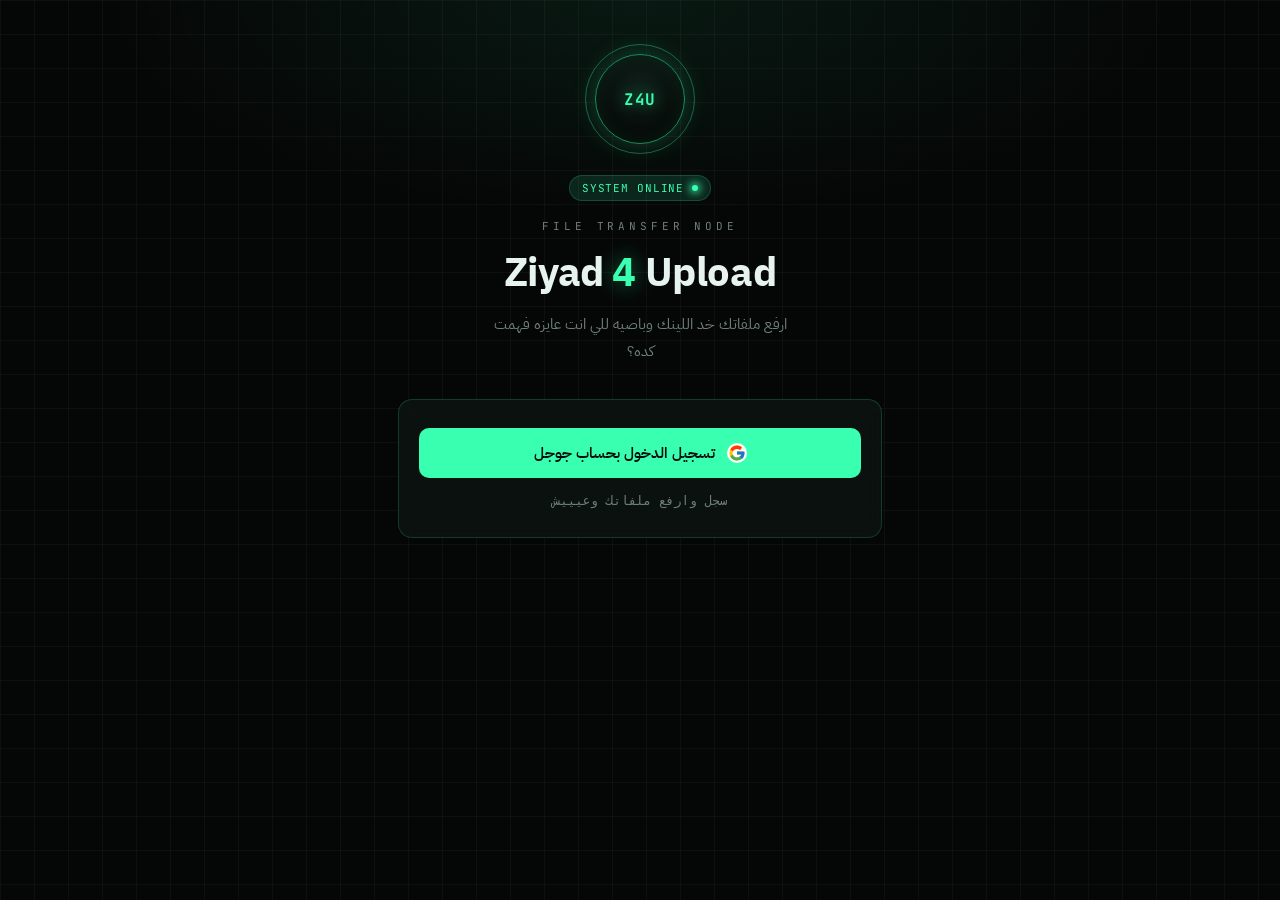
==== index.html @ d2b75596 "Add files via upload" ====
<!DOCTYPE html>
<html lang="ar" dir="rtl">
<head>
<meta charset="UTF-8">
<meta name="viewport" content="width=device-width, initial-scale=1, shrink-to-fit=no">
<title>Ziyad 4 Upload</title>

<link rel="preconnect" href="https://fonts.googleapis.com">
<link rel="preconnect" href="https://fonts.gstatic.com" crossorigin>
<link href="https://fonts.googleapis.com/css2?family=IBM+Plex+Sans+Arabic:wght@400;500;600;700&family=JetBrains+Mono:wght@400;500;600;700&display=swap" rel="stylesheet">

<style>
:root{
  --bg:#050706;
  --bg-2:#0a0e0c;
  --grid-line: rgba(255,255,255,0.035);
  --glass: rgba(18,26,23,0.55);
  --glass-line: rgba(57,255,176,0.18);
  --accent:#39ffb0;
  --accent-dim:#1c8f5f;
  --accent-soft: rgba(57,255,176,0.12);
  --danger: #ff5c5c;
  --text:#e7f3ee;
  --muted:#6f8079;
  --mono: 'JetBrains Mono', monospace;
  --arabic: 'IBM Plex Sans Arabic', sans-serif;
}

*{box-sizing:border-box;}
html{scroll-behavior:smooth;}

body{
  margin:0;
  min-height:100vh;
  background:
    linear-gradient(var(--grid-line) 1px, transparent 1px),
    linear-gradient(90deg, var(--grid-line) 1px, transparent 1px),
    radial-gradient(ellipse 70% 40% at 50% 0%, rgba(57,255,176,0.07), transparent 60%),
    var(--bg);
  background-size: 34px 34px, 34px 34px, 100% 100%, 100%;
  color: var(--text);
  font-family: var(--arabic);
  overflow-x:hidden;
  position:relative;
}

.hidden{ display:none !important; }

.scan-overlay{ position:fixed; inset:0; pointer-events:none; z-index:5; overflow:hidden; }
.scan-overlay::before{
  content:"";
  position:absolute; left:0; right:0; height:120px; top:-120px;
  background:linear-gradient(180deg, transparent, rgba(57,255,176,0.06) 45%, rgba(57,255,176,0.10) 50%, rgba(57,255,176,0.06) 55%, transparent);
  animation: sweep 7s linear infinite;
}
@keyframes sweep{ 0%{ top:-120px; } 100%{ top:110vh; } }

#rain{ position:fixed; inset:0; z-index:0; opacity:0.16; }

@media (prefers-reduced-motion: reduce){
  html{scroll-behavior:auto;}
  .scan-overlay::before{animation:none; opacity:0;}
  #rain{ display:none; }
  *{animation-duration:0.001ms !important; transition-duration:0.001ms !important;}
}

.wrap{ position:relative; z-index:1; max-width:520px; margin:0 auto; padding:44px 18px 70px; }

header.hero{ text-align:center; margin-bottom:34px; }

.radar{ width:110px; height:110px; margin:0 auto 20px; position:relative; }
.radar .ring{ position:absolute; inset:0; border-radius:50%; border:1px solid var(--glass-line); }
.radar .ring.pulse{ animation: radarpulse 2.6s ease-out infinite; }
.radar .ring.pulse.delay{ animation-delay:1.3s; }
@keyframes radarpulse{ 0%{ transform:scale(0.72); opacity:0.9; } 100%{ transform:scale(1.35); opacity:0; } }
.radar .core{
  position:absolute; inset:10px; border-radius:50%; overflow:hidden;
  background: radial-gradient(circle at 50% 35%, #10201a, #050706 75%);
  border:1px solid var(--accent-dim);
  box-shadow: 0 0 26px rgba(57,255,176,0.22), inset 0 0 18px rgba(57,255,176,0.10);
  display:flex; align-items:center; justify-content:center;
}
.core-mark{ font-family: var(--mono); font-weight:700; color: var(--accent); letter-spacing:0.05em; font-size:16px; text-shadow:0 0 14px rgba(57,255,176,0.5); }

.status{
  display:inline-flex; align-items:center; gap:8px; font-family: var(--mono); font-size:11px;
  letter-spacing:0.08em; color: var(--accent); background: var(--accent-soft); border:1px solid var(--glass-line);
  padding:5px 12px; border-radius:999px; margin-bottom:18px;
}
.status .dot{ width:6px; height:6px; border-radius:50%; background: var(--accent); box-shadow: 0 0 8px 2px var(--accent); animation: blink 1.6s ease-in-out infinite; }
@keyframes blink{ 0%,100%{opacity:1;} 50%{opacity:0.25;} }

.callsign{ font-family: var(--mono); letter-spacing:0.35em; font-size:11px; color: var(--muted); text-transform:uppercase; margin-bottom:10px; }

h1.title{ font-family: var(--arabic); font-weight:700; font-size:clamp(28px, 8vw, 40px); margin:0 0 8px; color: var(--text); letter-spacing:-0.01em; }
h1.title .glow{ color: var(--accent); text-shadow:0 0 22px rgba(57,255,176,0.45); }

.tagline{ font-size:14.5px; color: var(--muted); max-width:320px; margin:0 auto; line-height:1.85; }

/* ===== شاشة تسجيل الدخول ===== */
.auth-card{
  background: var(--glass);
  backdrop-filter: blur(10px);
  border:1px solid var(--glass-line);
  border-radius:14px;
  padding:28px 20px;
  text-align:center;
}
.google-btn{
  width:100%;
  display:flex; align-items:center; justify-content:center; gap:12px;
  font-family: var(--arabic); font-weight:600; font-size:15px;
  color:#0a0e0c;
  background: var(--accent);
  border:none; border-radius:10px;
  padding:14px 18px;
  cursor:pointer;
  transition: transform .15s ease, box-shadow .2s ease;
}
.google-btn:hover{ transform: translateY(-1px); box-shadow: 0 8px 24px rgba(57,255,176,0.25); }
.google-btn svg{ background:#fff; border-radius:50%; padding:1px; }
.auth-hint{ margin:14px 0 0; font-size:12.5px; color: var(--muted); font-family: var(--mono); }

/* ===== الداشبورد ===== */
.dashboard{ margin-top:8px; }

.user-bar{
  display:flex; align-items:center; gap:12px;
  background: var(--glass); border:1px solid var(--glass-line); border-radius:12px;
  padding:12px 14px; margin-bottom:24px;
}
.avatar{ width:40px; height:40px; border-radius:50%; border:1px solid var(--accent-dim); object-fit:cover; }
.user-info{ flex:1; min-width:0; }
.user-name{ font-size:13.5px; font-weight:600; color: var(--text); overflow:hidden; text-overflow:ellipsis; white-space:nowrap; }
.user-email{ font-size:11px; font-family: var(--mono); color: var(--muted); overflow:hidden; text-overflow:ellipsis; white-space:nowrap; }
.logout-btn{
  font-family: var(--mono); font-size:11.5px; color: var(--muted);
  background:transparent; border:1px solid var(--glass-line); border-radius:8px;
  padding:8px 12px; cursor:pointer; transition: all .2s ease; flex-shrink:0;
}
.logout-btn:hover{ color: var(--danger); border-color: var(--danger); }

.cancel-upload-btn{
  display:block; width:100%; margin-top:10px;
  font-family: var(--mono); font-size:11.5px; color: var(--muted);
  background:transparent; border:1px solid var(--glass-line); border-radius:8px;
  padding:8px 12px; cursor:pointer; transition: all .2s ease;
}
.cancel-upload-btn:hover{ color: var(--danger); border-color: var(--danger); }

.dropzone{
  border:1.5px dashed var(--glass-line);
  border-radius:14px;
  padding:34px 18px;
  text-align:center;
  cursor:pointer;
  background: var(--glass);
  transition: border-color .2s ease, background .2s ease;
  margin-bottom:18px;
}
.dropzone:hover, .dropzone.dragover{
  border-color: var(--accent);
  background: rgba(57,255,176,0.06);
}
.dz-icon{
  width:44px; height:44px; margin:0 auto 12px;
  border-radius:50%; border:1px solid var(--accent-dim);
  display:flex; align-items:center; justify-content:center;
  font-size:20px; color: var(--accent);
  background: var(--accent-soft);
}
.dz-text{ font-size:14.5px; font-weight:500; color: var(--text); margin-bottom:4px; }
.dz-sub{ font-size:11.5px; color: var(--muted); font-family: var(--mono); }

.upload-progress{
  background: var(--glass); border:1px solid var(--glass-line); border-radius:10px;
  padding:12px 14px; margin-bottom:18px;
}
.progress-label{ display:flex; justify-content:space-between; font-family: var(--mono); font-size:11.5px; color: var(--muted); margin-bottom:8px; }
.progress-track{ height:6px; border-radius:99px; background: rgba(255,255,255,0.06); overflow:hidden; }
.progress-fill{ height:100%; width:0%; background: var(--accent); box-shadow:0 0 8px rgba(57,255,176,0.5); transition: width .2s ease; }

.search-box{ position:relative; margin-bottom:20px; }
.search-box input{
  width:100%; font-family: var(--mono); font-size:13px; color: var(--text);
  background: var(--glass); border:1px solid var(--glass-line); border-radius:10px;
  padding:12px 42px 12px 14px; outline:none; transition: border-color .2s ease, box-shadow .2s ease;
}
.search-box input::placeholder{ color: var(--muted); }
.search-box input:focus{ border-color: var(--accent-dim); box-shadow: 0 0 0 3px rgba(57,255,176,0.10); }
.search-box .icon{ position:absolute; top:50%; right:14px; transform:translateY(-50%); color: var(--accent-dim); pointer-events:none; }
.search-box .icon svg{ width:15px; height:15px; }

.empty-state, .no-results{ text-align:center; font-family: var(--mono); font-size:12px; color: var(--muted); padding:30px 0; }

.file-list{ display:flex; flex-direction:column; gap:10px; }

.file-item{
  display:flex; align-items:center; gap:12px;
  background: var(--glass); backdrop-filter: blur(10px);
  border:1px solid var(--glass-line); border-inline-start:2px solid var(--accent-dim);
  border-radius:10px; padding:14px 16px;
  transition: border-color .2s ease;
}
.file-item:hover{ border-inline-start-color: var(--accent); }

.file-icon{ font-size:20px; flex-shrink:0; }
.file-meta{ flex:1; min-width:0; }
.file-name{ font-size:14px; font-weight:500; color: var(--text); overflow:hidden; text-overflow:ellipsis; white-space:nowrap; }
.file-sub{ font-size:11px; font-family: var(--mono); color: var(--muted); margin-top:2px; }

.file-actions{ display:flex; gap:6px; flex-shrink:0; }
.file-actions button{
  font-family: var(--mono); font-size:11px;
  border:1px solid var(--glass-line); border-radius:6px;
  padding:6px 9px; cursor:pointer; background:transparent; color: var(--accent-dim);
  transition: all .2s ease;
}
.copy-btn:hover{ color: var(--accent); border-color: var(--accent-dim); }
.delete-btn:hover{ color: var(--danger); border-color: var(--danger); }
</style>
</head>
<body>

<canvas id="rain"></canvas>
<div class="scan-overlay"></div>

<div class="wrap">

  <header class="hero">
    <div class="radar">
      <div class="ring pulse"></div>
      <div class="ring pulse delay"></div>
      <div class="core">
        <div class="core-mark">Z4U</div>
      </div>
    </div>

    <div class="status"><span class="dot"></span> SYSTEM ONLINE</div>
    <div class="callsign">FILE TRANSFER NODE</div>
    <h1 class="title">Ziyad<span class="glow"> 4 </span>Upload</h1>
    <p class="tagline">ارفع ملفاتك خد اللينك وباصيه للي انت عايزه فهمت كده؟</p>
  </header>

  <section id="authScreen" class="auth-card">
    <button id="googleLoginBtn" class="google-btn">
      <svg viewBox="0 0 48 48" width="20" height="20">
        <path fill="#FFC107" d="M43.6 20.5H42V20H24v8h11.3C33.7 32.9 29.3 36 24 36c-6.6 0-12-5.4-12-12s5.4-12 12-12c3.1 0 5.8 1.1 8 3l5.7-5.7C34.6 6.1 29.6 4 24 4 12.9 4 4 12.9 4 24s8.9 20 20 20 20-8.9 20-20c0-1.3-.1-2.7-.4-3.5z"/>
        <path fill="#FF3D00" d="M6.3 14.7l6.6 4.8C14.6 15.9 18.9 13 24 13c3.1 0 5.8 1.1 8 3l5.7-5.7C34.6 6.1 29.6 4 24 4 16.3 4 9.6 8.3 6.3 14.7z"/>
        <path fill="#4CAF50" d="M24 44c5.5 0 10.4-1.9 14.3-5.1l-6.6-5.6C29.6 35 26.9 36 24 36c-5.3 0-9.6-3.4-11.3-8.1l-6.6 5.1C9.5 39.6 16.2 44 24 44z"/>
        <path fill="#1976D2" d="M43.6 20.5H42V20H24v8h11.3c-.8 2.3-2.3 4.3-4.2 5.7l6.6 5.6C41.9 35.9 44 30.4 44 24c0-1.3-.1-2.7-.4-3.5z"/>
      </svg>
      <span>تسجيل الدخول بحساب جوجل</span>
    </button>
    <p class="auth-hint">سجل وارفع ملفاتك وعيييش </p>
  </section>

  <section id="dashboardScreen" class="dashboard hidden">

    <div class="user-bar">
      <img id="userAvatar" class="avatar" src="" alt="">
      <div class="user-info">
        <div id="userName" class="user-name"></div>
        <div id="userEmail" class="user-email"></div>
      </div>
      <button id="logoutBtn" class="logout-btn" title="تسجيل الخروج">خروج</button>
    </div>

    <div id="dropzone" class="dropzone">
      <input type="file" id="fileInput" hidden>
      <div class="dropzone-inner">
        <div class="dz-icon">↑</div>
        <div class="dz-text">اسحب الملف هنا أو دوس للاختيار</div>
        <div class="dz-sub">أي نوع ملف، حد أقصى حسب خطة Supabase بتاعتك</div>
      </div>
    </div>

    <div id="uploadProgress" class="upload-progress hidden">
      <div class="progress-label">
        <span id="progressFileName">جاري الرفع...</span>
        <span id="progressPercent">0%</span>
      </div>
      <div class="progress-track"><div id="progressBar" class="progress-fill"></div></div>
      <button id="cancelUploadBtn" class="cancel-upload-btn">✕ إلغاء الرفع</button>
    </div>

    <div class="search-box">
      <input type="text" id="searchInput" placeholder="دور في ملفاتك...">
      <span class="icon">
        <svg viewBox="0 0 24 24" fill="none" stroke="currentColor" stroke-width="2"><circle cx="11" cy="11" r="8"/><line x1="21" y1="21" x2="16.65" y2="16.65"/></svg>
      </span>
    </div>

    <div id="fileList" class="file-list"></div>
    <p id="emptyState" class="empty-state hidden">لسه مافيش ملفات مرفوعة</p>
    <p id="noResults" class="no-results hidden">مفيش ملف بالاسم ده</p>

  </section>

</div>

<script src="https://cdn.jsdelivr.net/npm/@supabase/supabase-js@2"></script>
<script>

const SUPABASE_URL = "https://acbjwwnphsnqahhyalko.supabase.co";
const SUPABASE_ANON_KEY = "sb_publishable_Ud40DgN8Ze7YTgIttjew7g_3TZ0IH8C";

const supabaseClient = window.supabase.createClient(SUPABASE_URL, SUPABASE_ANON_KEY);

const BUCKET = 'files';

const authScreen = document.getElementById('authScreen');
const dashboardScreen = document.getElementById('dashboardScreen');
const googleLoginBtn = document.getElementById('googleLoginBtn');
const logoutBtn = document.getElementById('logoutBtn');
const userAvatar = document.getElementById('userAvatar');
const userName = document.getElementById('userName');
const userEmail = document.getElementById('userEmail');
const dropzone = document.getElementById('dropzone');
const fileInput = document.getElementById('fileInput');
const uploadProgress = document.getElementById('uploadProgress');
const progressFileName = document.getElementById('progressFileName');
const progressPercent = document.getElementById('progressPercent');
const progressBar = document.getElementById('progressBar');
const cancelUploadBtn = document.getElementById('cancelUploadBtn');

const searchInput = document.getElementById('searchInput');
const fileListEl = document.getElementById('fileList');
const emptyState = document.getElementById('emptyState');
const noResults = document.getElementById('noResults');

let currentUser = null;
let allFiles = [];
let currentUploadXhr = null;

googleLoginBtn.addEventListener('click', async () => {
  const { error } = await supabaseClient.auth.signInWithOAuth({
    provider: 'google',
    options: { redirectTo: window.location.href }
  });
  if (error) alert('حصل خطأ في تسجيل الدخول: ' + error.message);
});

logoutBtn.addEventListener('click', () => supabaseClient.auth.signOut());

cancelUploadBtn.addEventListener('click', () => {
  if (currentUploadXhr) currentUploadXhr.abort();
});

supabaseClient.auth.onAuthStateChange(async (event, session) => {
  currentUser = session ? session.user : null;
  if (currentUser) {
    authScreen.classList.add('hidden');
    dashboardScreen.classList.remove('hidden');
    const meta = currentUser.user_metadata || {};
    userAvatar.src = meta.avatar_url || '';
    userName.textContent = meta.full_name || meta.name || 'مستخدم';
    userEmail.textContent = currentUser.email || '';

    await supabaseClient.from('profiles').upsert({
      id: currentUser.id,
      display_name: meta.full_name || meta.name || 'مستخدم',
      avatar_url: meta.avatar_url || null,
      updated_at: new Date().toISOString()
    });

    loadFiles();
  } else {
    authScreen.classList.remove('hidden');
    dashboardScreen.classList.add('hidden');
    fileListEl.innerHTML = '';
  }
});

dropzone.addEventListener('click', () => fileInput.click());
fileInput.addEventListener('change', e => {
  if (e.target.files[0]) uploadFile(e.target.files[0]);
  fileInput.value = '';
});

['dragover', 'dragleave', 'drop'].forEach(evt => {
  dropzone.addEventListener(evt, e => {
    e.preventDefault();
    dropzone.classList.toggle('dragover', evt === 'dragover');
  });
});
dropzone.addEventListener('drop', e => {
  const file = e.dataTransfer.files[0];
  if (file) uploadFile(file);
});

async function uploadFile(file) {
  if (!currentUser) return;

  const path = `${currentUser.id}/${Date.now()}_${file.name}`;

  const { data: sessionData } = await supabaseClient.auth.getSession();
  const token = sessionData.session.access_token;

  uploadProgress.classList.remove('hidden');
  progressFileName.textContent = file.name;
  progressBar.style.width = '0%';
  progressPercent.textContent = '0%';

  const xhr = new XMLHttpRequest();
  currentUploadXhr = xhr;

  const uploadUrl = `${SUPABASE_URL}/storage/v1/object/${BUCKET}/${encodeURIComponent(path)}`;
  xhr.open('POST', uploadUrl, true);
  xhr.setRequestHeader('Authorization', 'Bearer ' + token);
  xhr.setRequestHeader('apikey', SUPABASE_ANON_KEY);
  xhr.setRequestHeader('Content-Type', file.type || 'application/octet-stream');

  xhr.upload.onprogress = (e) => {
    if (e.lengthComputable) {
      const pct = Math.round((e.loaded / e.total) * 100);
      progressBar.style.width = pct + '%';
      progressPercent.textContent = pct + '%';
    }
  };

  xhr.onload = async () => {
    currentUploadXhr = null;
    if (xhr.status < 200 || xhr.status >= 300) {
      alert('فشل الرفع: ' + xhr.responseText);
      uploadProgress.classList.add('hidden');
      return;
    }

    const { data: urlData } = supabaseClient.storage.from(BUCKET).getPublicUrl(path, { download: file.name });

    const { error: dbError } = await supabaseClient.from('files').insert({
      user_id: currentUser.id,
      name: file.name,
      path,
      url: urlData.publicUrl,
      size: file.size
    });

    if (dbError) alert('اترفع الملف بس حصل خطأ في حفظ البيانات: ' + dbError.message);

    progressBar.style.width = '100%';
    progressPercent.textContent = '100%';
    setTimeout(() => {
      uploadProgress.classList.add('hidden');
      progressBar.style.width = '0%';
    }, 400);

    loadFiles();
  };

  xhr.onerror = () => {
    currentUploadXhr = null;
    alert('فشل الرفع، تأكد من الاتصال بالإنترنت');
    uploadProgress.classList.add('hidden');
    progressBar.style.width = '0%';
  };

  xhr.onabort = () => {
    currentUploadXhr = null;
    progressFileName.textContent = 'اتلغى الرفع';
    setTimeout(() => {
      uploadProgress.classList.add('hidden');
      progressBar.style.width = '0%';
    }, 700);
  };

  xhr.send(file);
}

async function loadFiles() {
  const { data, error } = await supabaseClient
    .from('files')
    .select('*')
    .eq('user_id', currentUser.id)
    .order('created_at', { ascending: false });

  if (error) { console.error(error); return; }
  allFiles = data || [];
  renderFiles(allFiles);
}

function renderFiles(files) {
  const q = searchInput.value.trim().toLowerCase();
  const filtered = q ? files.filter(f => f.name.toLowerCase().includes(q)) : files;

  fileListEl.innerHTML = '';
  emptyState.classList.toggle('hidden', files.length !== 0);
  noResults.classList.toggle('hidden', !(files.length > 0 && filtered.length === 0));

  filtered.forEach(file => {
    const item = document.createElement('div');
    item.className = 'file-item';
    item.innerHTML = `
      <span class="file-icon">📄</span>
      <div class="file-meta">
        <div class="file-name">${escapeHtml(file.name)}</div>
        <div class="file-sub">${formatSize(file.size)}</div>
      </div>
      <div class="file-actions">
        <button class="copy-btn" data-url="${window.location.origin}/file.html?id=${file.id}">نسخ اللينك</button>
        <button class="delete-btn" data-id="${file.id}" data-path="${file.path}">حذف</button>
      </div>
    `;
    fileListEl.appendChild(item);
  });

  fileListEl.querySelectorAll('.copy-btn').forEach(btn => {
    btn.addEventListener('click', () => {
      navigator.clipboard.writeText(btn.dataset.url);
      const old = btn.textContent;
      btn.textContent = 'اتنسخ ✓';
      setTimeout(() => (btn.textContent = old), 1500);
    });
  });

  fileListEl.querySelectorAll('.delete-btn').forEach(btn => {
    btn.addEventListener('click', () => deleteFile(btn.dataset.id, btn.dataset.path));
  });
}

async function deleteFile(id, path) {
  if (!confirm('متأكد عايز تمسح الملف ده؟')) return;
  await supabaseClient.storage.from(BUCKET).remove([path]);
  await supabaseClient.from('files').delete().eq('id', id);
  loadFiles();
}

searchInput.addEventListener('input', () => renderFiles(allFiles));

function formatSize(bytes) {
  if (!bytes) return '0 KB';
  const units = ['B', 'KB', 'MB', 'GB'];
  let i = 0, val = bytes;
  while (val >= 1024 && i < units.length - 1) { val /= 1024; i++; }
  return val.toFixed(1) + ' ' + units[i];
}

function escapeHtml(str) {
  const div = document.createElement('div');
  div.textContent = str;
  return div.innerHTML;
}

(function initRain(){
  const canvas = document.getElementById('rain');
  if (!canvas || window.matchMedia('(prefers-reduced-motion: reduce)').matches) return;
  const ctx = canvas.getContext('2d');
  const chars = 'Ziyad4Upload01アイウエオカキクケコ'.split('');
  let cols, drops;

  function resize(){
    canvas.width = window.innerWidth;
    canvas.height = window.innerHeight;
    cols = Math.floor(canvas.width / 18);
    drops = Array(cols).fill(0).map(() => Math.random() * -50);
  }
  resize();
  window.addEventListener('resize', resize);

  function draw(){
    ctx.fillStyle = 'rgba(5,7,6,0.10)';
    ctx.fillRect(0, 0, canvas.width, canvas.height);
    ctx.fillStyle = '#39ffb0';
    ctx.font = '14px monospace';
    drops.forEach((y, i) => {
      const char = chars[Math.floor(Math.random() * chars.length)];
      ctx.fillText(char, i * 18, y * 18);
      drops[i] = (y * 18 > canvas.height && Math.random() > 0.975) ? 0 : y + 1;
    });
    requestAnimationFrame(draw);
  }
  draw();
})();
</script>

</body>
</html>
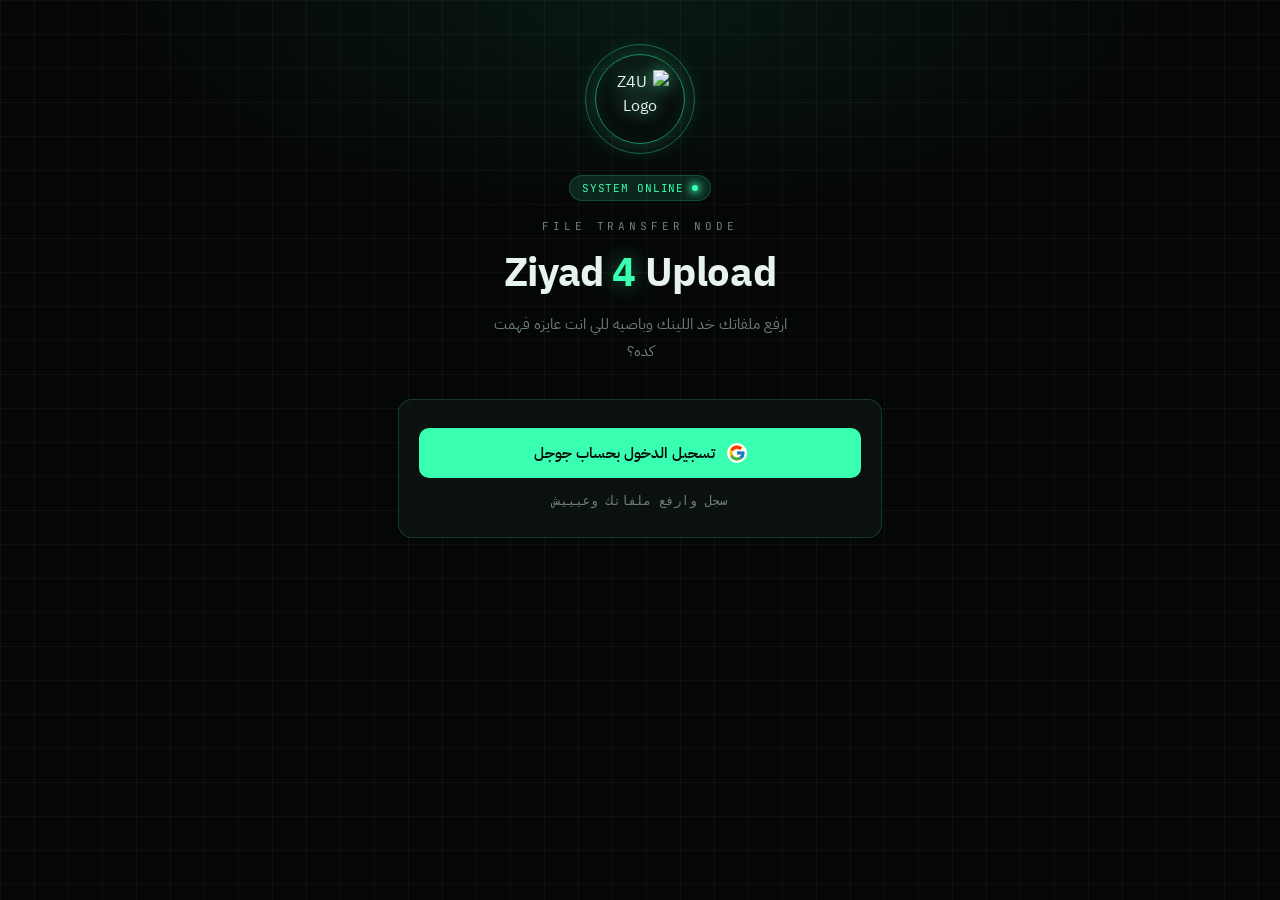
==== commit 77089f22: "Add files via upload" ====
--- a/index.html
+++ b/index.html
@@ -4,6 +4,8 @@
 <meta charset="UTF-8">
 <meta name="viewport" content="width=device-width, initial-scale=1, shrink-to-fit=no">
 <title>Ziyad 4 Upload</title>
+
+<link rel="icon" type="image/png" href="https://i.postimg.cc/tTz8fJxd/Gemini-Generated-Image-iojs4iiojs4iiojs-Cropped-removebg-preview.png">
 
 <link rel="preconnect" href="https://fonts.googleapis.com">
 <link rel="preconnect" href="https://fonts.gstatic.com" crossorigin>
@@ -80,7 +82,7 @@
   box-shadow: 0 0 26px rgba(57,255,176,0.22), inset 0 0 18px rgba(57,255,176,0.10);
   display:flex; align-items:center; justify-content:center;
 }
-.core-mark{ font-family: var(--mono); font-weight:700; color: var(--accent); letter-spacing:0.05em; font-size:16px; text-shadow:0 0 14px rgba(57,255,176,0.5); }
+.core-logo{ width:65%; height:65%; object-fit:contain; filter: drop-shadow(0 0 8px rgba(57,255,176,0.6)); }
 
 .status{
   display:inline-flex; align-items:center; gap:8px; font-family: var(--mono); font-size:11px;
@@ -232,7 +234,7 @@
       <div class="ring pulse"></div>
       <div class="ring pulse delay"></div>
       <div class="core">
-        <div class="core-mark">Z4U</div>
+        <img src="https://i.postimg.cc/tTz8fJxd/Gemini-Generated-Image-iojs4iiojs4iiojs-Cropped-removebg-preview.png" alt="Z4U Logo" class="core-logo">
       </div>
     </div>
 
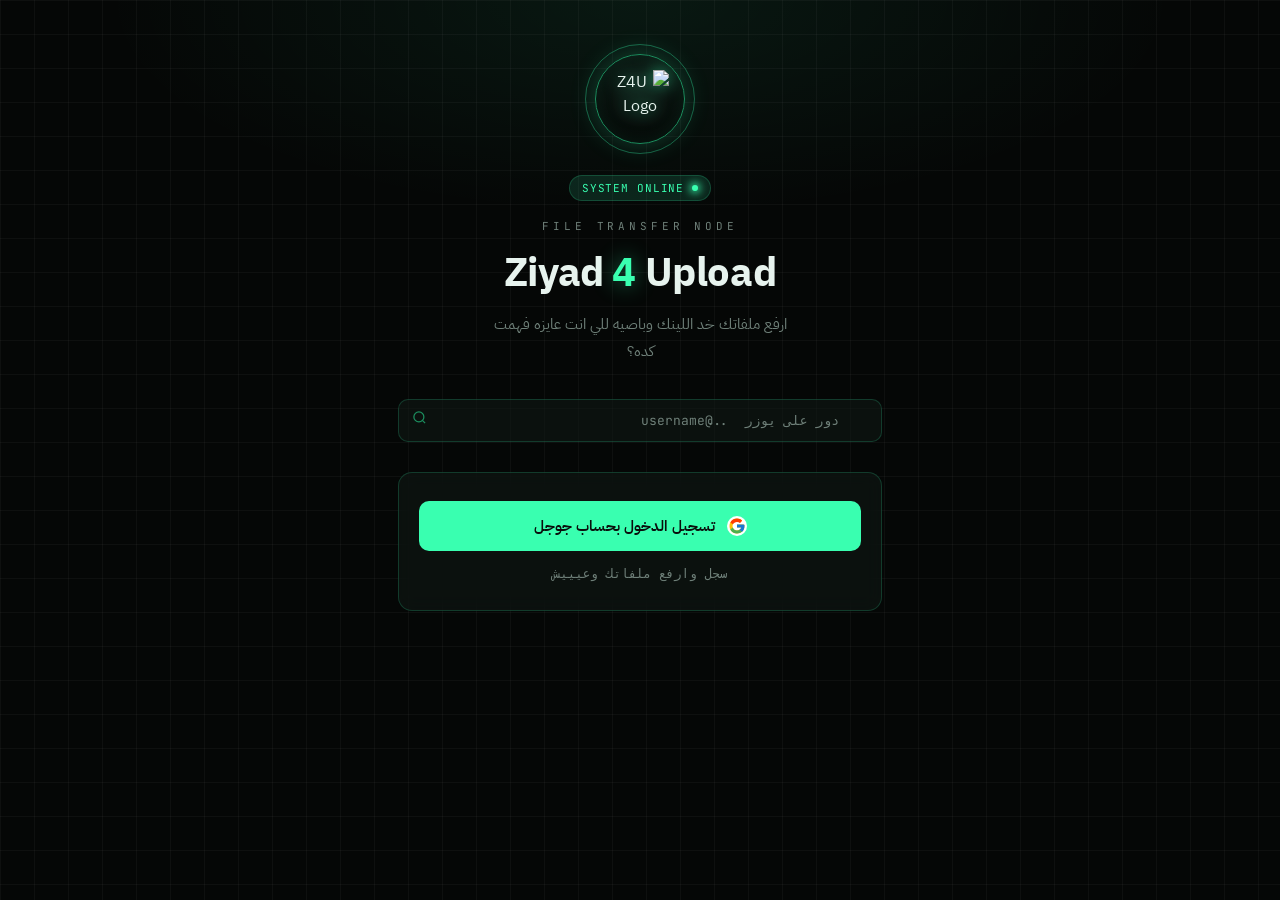
==== commit a301c516: "Add files via upload" ====
--- a/index.html
+++ b/index.html
@@ -99,9 +99,40 @@
 
 .tagline{ font-size:14.5px; color: var(--muted); max-width:320px; margin:0 auto; line-height:1.85; }
 
+.user-search-wrap{ position:relative; max-width:520px; margin:0 auto 30px; }
+.user-search-box{ position:relative; }
+.user-search-box input{
+  width:100%; font-family: var(--mono); font-size:13px; color: var(--text);
+  background: var(--glass); border:1px solid var(--glass-line); border-radius:10px;
+  padding:12px 42px 12px 14px; outline:none; transition: border-color .2s ease, box-shadow .2s ease;
+}
+.user-search-box input::placeholder{ color: var(--muted); }
+.user-search-box input:focus{ border-color: var(--accent-dim); box-shadow: 0 0 0 3px rgba(57,255,176,0.10); }
+.user-search-box .icon{ position:absolute; top:50%; left:14px; transform:translateY(-50%); color: var(--accent-dim); pointer-events:none; }
+.user-search-box .icon svg{ width:15px; height:15px; }
+
+.user-search-results{
+  position:absolute; top:calc(100% + 8px); left:0; right:0; z-index:10;
+  background: #0a0e0c; border:1px solid var(--glass-line); border-radius:12px;
+  padding:8px; max-height:320px; overflow-y:auto;
+  box-shadow: 0 12px 32px rgba(0,0,0,0.5);
+}
+.user-result-item{
+  display:flex; align-items:center; gap:10px; padding:10px; border-radius:8px;
+  text-decoration:none; color: var(--text); transition: background .15s ease;
+}
+.user-result-item:hover{ background: rgba(57,255,176,0.08); }
+.user-result-avatar{ width:36px; height:36px; border-radius:50%; object-fit:cover; background: var(--accent-soft); border:1px solid var(--accent-dim); flex-shrink:0; }
+.user-result-info{ flex:1; min-width:0; }
+.user-result-name{ font-size:13px; font-weight:600; }
+.user-result-handle{ font-family: var(--mono); font-size:10.5px; color: var(--accent-dim); }
+.user-result-bio{ font-size:11px; color: var(--muted); overflow:hidden; text-overflow:ellipsis; white-space:nowrap; margin-top:1px; }
+.user-search-empty{ text-align:center; font-family: var(--mono); font-size:11.5px; color: var(--muted); padding:16px; }
+
 /* ===== شاشة تسجيل الدخول ===== */
 .auth-card{
   background: var(--glass);
+  -webkit-backdrop-filter: blur(10px);
   backdrop-filter: blur(10px);
   border:1px solid var(--glass-line);
   border-radius:14px;
@@ -150,6 +181,51 @@
 }
 .cancel-upload-btn:hover{ color: var(--danger); border-color: var(--danger); }
 
+.profile-edit{
+  background: var(--glass); border:1px solid var(--glass-line); border-radius:12px;
+  padding:14px 16px; margin-bottom:18px;
+}
+.profile-edit-head{ font-family: var(--mono); font-size:10.5px; color: var(--muted); margin-bottom:12px; }
+.profile-edit-row{ display:flex; gap:12px; align-items:flex-start; }
+.avatar-upload-wrap{ position:relative; flex-shrink:0; }
+.avatar-upload-preview{
+  width:56px; height:56px; border-radius:50%; object-fit:cover;
+  border:1px solid var(--accent-dim); background: var(--accent-soft);
+}
+.avatar-upload-btn{
+  position:absolute; bottom:-4px; left:-4px;
+  width:22px; height:22px; border-radius:50%;
+  background: var(--accent); color:#0a0e0c;
+  display:flex; align-items:center; justify-content:center;
+  font-size:11px; cursor:pointer; border:2px solid var(--bg);
+}
+.profile-edit-fields{ flex:1; min-width:0; display:flex; flex-direction:column; gap:8px; }
+.profile-input, .profile-textarea{
+  width:100%; font-family: var(--arabic); font-size:13px; color: var(--text);
+  background: rgba(255,255,255,0.03); border:1px solid var(--glass-line); border-radius:8px;
+  padding:8px 10px; outline:none; transition: border-color .2s ease;
+}
+.profile-textarea{ min-height:44px; resize:vertical; }
+.profile-input:focus, .profile-textarea:focus{ border-color: var(--accent-dim); }
+
+.username-wrap{ display:flex; align-items:center; gap:0; }
+.username-at{
+  font-family: var(--mono); font-size:11.5px; color: var(--muted);
+  background: rgba(255,255,255,0.03); border:1px solid var(--glass-line); border-inline-end:none;
+  border-radius:8px 0 0 8px; padding:8px 8px; white-space:nowrap;
+}
+.username-input{ border-radius:0 8px 8px 0 !important; direction:ltr; text-align:left; }
+.username-hint{ font-family: var(--mono); font-size:10.5px; min-height:14px; }
+.username-hint.ok{ color: var(--accent); }
+.username-hint.bad{ color: var(--danger); }
+.save-profile-btn{
+  display:block; width:100%; margin-top:12px;
+  font-family: var(--mono); font-size:11.5px; color: #0a0e0c;
+  background: var(--accent); border:none; border-radius:8px;
+  padding:9px 12px; cursor:pointer; transition: transform .15s ease;
+}
+.save-profile-btn:hover{ transform: translateY(-1px); }
+
 .dropzone{
   border:1.5px dashed var(--glass-line);
   border-radius:14px;
@@ -199,7 +275,7 @@
 
 .file-item{
   display:flex; align-items:center; gap:12px;
-  background: var(--glass); backdrop-filter: blur(10px);
+  background: var(--glass); -webkit-backdrop-filter: blur(10px); backdrop-filter: blur(10px);
   border:1px solid var(--glass-line); border-inline-start:2px solid var(--accent-dim);
   border-radius:10px; padding:14px 16px;
   transition: border-color .2s ease;
@@ -243,6 +319,16 @@
     <h1 class="title">Ziyad<span class="glow"> 4 </span>Upload</h1>
     <p class="tagline">ارفع ملفاتك خد اللينك وباصيه للي انت عايزه فهمت كده؟</p>
   </header>
+
+  <div class="user-search-wrap">
+    <div class="user-search-box">
+      <input type="text" id="userSearchInput" placeholder="دور على يوزر... @username">
+      <span class="icon">
+        <svg viewBox="0 0 24 24" fill="none" stroke="currentColor" stroke-width="2"><circle cx="11" cy="11" r="8"/><line x1="21" y1="21" x2="16.65" y2="16.65"/></svg>
+      </span>
+    </div>
+    <div id="userSearchResults" class="user-search-results hidden"></div>
+  </div>
 
   <section id="authScreen" class="auth-card">
     <button id="googleLoginBtn" class="google-btn">
@@ -266,6 +352,29 @@
         <div id="userEmail" class="user-email"></div>
       </div>
       <button id="logoutBtn" class="logout-btn" title="تسجيل الخروج">خروج</button>
+    </div>
+
+    <div class="profile-edit">
+      <div class="profile-edit-head">✎ عدّل بروفايلك (يظهر لأي حد يفتح لينك ملفاتك)</div>
+
+      <div class="profile-edit-row">
+        <div class="avatar-upload-wrap">
+          <img id="profileAvatarPreview" class="avatar-upload-preview" src="" alt="">
+          <label for="avatarFileInput" class="avatar-upload-btn">📷</label>
+          <input type="file" id="avatarFileInput" accept="image/*" hidden>
+        </div>
+        <div class="profile-edit-fields">
+          <input type="text" id="displayNameInput" class="profile-input" placeholder="اسمك" maxlength="40">
+          <div class="username-wrap">
+            <span class="username-at">z4u.com/@</span>
+            <input type="text" id="usernameInput" class="profile-input username-input" placeholder="username" maxlength="20">
+          </div>
+          <div id="usernameHint" class="username-hint"></div>
+          <textarea id="bioInputField" class="profile-textarea" placeholder="اكتب نبذة عنك..." maxlength="150"></textarea>
+        </div>
+      </div>
+
+      <button id="saveProfileBtn" class="save-profile-btn">حفظ البروفايل</button>
     </div>
 
     <div id="dropzone" class="dropzone">
@@ -326,6 +435,16 @@
 const progressBar = document.getElementById('progressBar');
 const cancelUploadBtn = document.getElementById('cancelUploadBtn');
 
+const profileAvatarPreview = document.getElementById('profileAvatarPreview');
+const avatarFileInput = document.getElementById('avatarFileInput');
+const displayNameInput = document.getElementById('displayNameInput');
+const bioInputField = document.getElementById('bioInputField');
+const saveProfileBtn = document.getElementById('saveProfileBtn');
+const usernameInput = document.getElementById('usernameInput');
+const usernameHint = document.getElementById('usernameHint');
+const userSearchInput = document.getElementById('userSearchInput');
+const userSearchResults = document.getElementById('userSearchResults');
+
 const searchInput = document.getElementById('searchInput');
 const fileListEl = document.getElementById('fileList');
 const emptyState = document.getElementById('emptyState');
@@ -345,6 +464,77 @@
 
 logoutBtn.addEventListener('click', () => supabaseClient.auth.signOut());
 
+let pendingAvatarFile = null;
+
+avatarFileInput.addEventListener('change', () => {
+  const file = avatarFileInput.files[0];
+  if (!file) return;
+  pendingAvatarFile = file;
+  profileAvatarPreview.src = URL.createObjectURL(file);
+});
+
+saveProfileBtn.addEventListener('click', async () => {
+  if (!currentUser) return;
+
+  const oldText = saveProfileBtn.textContent;
+  saveProfileBtn.textContent = 'جاري الحفظ...';
+  saveProfileBtn.disabled = true;
+
+  let avatarUrl = profileAvatarPreview.src.startsWith('blob:') ? null : profileAvatarPreview.src;
+  let avatarFailed = false;
+
+  if (pendingAvatarFile) {
+    const ext = pendingAvatarFile.name.split('.').pop() || 'jpg';
+    const path = `${currentUser.id}/avatar.${ext}`;
+    const { error: upErr } = await supabaseClient.storage
+      .from('avatars')
+      .upload(path, pendingAvatarFile, { upsert: true });
+
+    if (upErr) {
+      avatarFailed = true;
+    } else {
+      const { data: urlData } = supabaseClient.storage.from('avatars').getPublicUrl(path);
+      avatarUrl = urlData.publicUrl + '?t=' + Date.now();
+      pendingAvatarFile = null;
+    }
+  }
+
+  const username = usernameInput.value.trim().toLowerCase();
+  if (username && !/^[a-z0-9_]{3,20}$/.test(username)) {
+    alert('اليوزر لازم يكون حروف إنجليزي صغيرة وأرقام و_ بس، من 3 لـ 20 حرف');
+    saveProfileBtn.textContent = oldText;
+    saveProfileBtn.disabled = false;
+    return;
+  }
+
+  const { error } = await supabaseClient.from('profiles').upsert({
+    id: currentUser.id,
+    display_name: displayNameInput.value.trim() || 'مستخدم',
+    avatar_url: avatarUrl,
+    bio: bioInputField.value.trim(),
+    username: username || null
+  });
+
+  if (error) {
+    if (error.code === '23505') {
+      alert('اليوزر ده مأخوذ بالفعل، جرب اسم تاني');
+    } else {
+      alert('حصل خطأ وقت حفظ البيانات: ' + error.message);
+    }
+  } else {
+    userName.textContent = displayNameInput.value.trim() || 'مستخدم';
+    if (!avatarFailed) userAvatar.src = avatarUrl || '';
+
+    if (avatarFailed) {
+      alert('اتحفظ الاسم والنبذة تمام، بس الصورة فشلت — تأكد إن bucket اسمه avatars موجود وPublic في Supabase Storage، وجرب تاني.');
+    }
+  }
+
+  saveProfileBtn.textContent = avatarFailed ? oldText : 'اتحفظ ✓';
+  saveProfileBtn.disabled = false;
+  if (!avatarFailed) setTimeout(() => (saveProfileBtn.textContent = oldText), 1500);
+});
+
 cancelUploadBtn.addEventListener('click', () => {
   if (currentUploadXhr) currentUploadXhr.abort();
 });
@@ -354,17 +544,30 @@
   if (currentUser) {
     authScreen.classList.add('hidden');
     dashboardScreen.classList.remove('hidden');
+    userEmail.textContent = currentUser.email || '';
+
     const meta = currentUser.user_metadata || {};
-    userAvatar.src = meta.avatar_url || '';
-    userName.textContent = meta.full_name || meta.name || 'مستخدم';
-    userEmail.textContent = currentUser.email || '';
-
-    await supabaseClient.from('profiles').upsert({
-      id: currentUser.id,
-      display_name: meta.full_name || meta.name || 'مستخدم',
-      avatar_url: meta.avatar_url || null,
-      updated_at: new Date().toISOString()
-    });
+    let { data: existingProfile } = await supabaseClient
+      .from('profiles').select('*').eq('id', currentUser.id).single();
+
+    if (!existingProfile) {
+      const defaults = {
+        id: currentUser.id,
+        display_name: meta.full_name || meta.name || 'مستخدم',
+        avatar_url: meta.avatar_url || null,
+        bio: '',
+        updated_at: new Date().toISOString()
+      };
+      await supabaseClient.from('profiles').upsert(defaults);
+      existingProfile = defaults;
+    }
+
+    userAvatar.src = existingProfile.avatar_url || '';
+    userName.textContent = existingProfile.display_name || 'مستخدم';
+    profileAvatarPreview.src = existingProfile.avatar_url || '';
+    displayNameInput.value = existingProfile.display_name || '';
+    bioInputField.value = existingProfile.bio || '';
+    usernameInput.value = existingProfile.username || '';
 
     loadFiles();
   } else {
@@ -544,6 +747,61 @@
   return div.innerHTML;
 }
 
+// ---------- البحث عن المستخدمين ----------
+let searchTimer;
+function escapeHtmlSearch(str){ const d=document.createElement('div'); d.textContent=str; return d.innerHTML; }
+
+userSearchInput.addEventListener('input', () => {
+  clearTimeout(searchTimer);
+  const q = userSearchInput.value.trim().replace(/^@/, '').toLowerCase();
+
+  if (q.length < 2) {
+    userSearchResults.classList.add('hidden');
+    userSearchResults.innerHTML = '';
+    return;
+  }
+
+  searchTimer = setTimeout(async () => {
+    const { data: results, error } = await supabaseClient
+      .from('profiles')
+      .select('id, username, display_name, avatar_url, bio')
+      .or(`username.ilike.%${q}%,display_name.ilike.%${q}%`)
+      .not('username', 'is', null)
+      .limit(8);
+
+    userSearchResults.innerHTML = '';
+
+    if (error || !results || results.length === 0) {
+      userSearchResults.innerHTML = '<div class="user-search-empty">مفيش نتايج</div>';
+      userSearchResults.classList.remove('hidden');
+      return;
+    }
+
+    results.forEach(p => {
+      const a = document.createElement('a');
+      a.href = 'profile.html?username=' + encodeURIComponent(p.username);
+      a.className = 'user-result-item';
+      a.innerHTML = `
+        <img class="user-result-avatar" src="${p.avatar_url || ''}" alt="">
+        <div class="user-result-info">
+          <div class="user-result-name">${escapeHtmlSearch(p.display_name || 'مستخدم')}</div>
+          <div class="user-result-handle">@${escapeHtmlSearch(p.username)}</div>
+          ${p.bio ? `<div class="user-result-bio">${escapeHtmlSearch(p.bio)}</div>` : ''}
+        </div>
+      `;
+      userSearchResults.appendChild(a);
+    });
+
+    userSearchResults.classList.remove('hidden');
+  }, 300);
+});
+
+document.addEventListener('click', (e) => {
+  if (!userSearchInput.contains(e.target) && !userSearchResults.contains(e.target)) {
+    userSearchResults.classList.add('hidden');
+  }
+});
+
 (function initRain(){
   const canvas = document.getElementById('rain');
   if (!canvas || window.matchMedia('(prefers-reduced-motion: reduce)').matches) return;
@@ -558,7 +816,11 @@
     drops = Array(cols).fill(0).map(() => Math.random() * -50);
   }
   resize();
-  window.addEventListener('resize', resize);
+  let resizeTimer;
+  window.addEventListener('resize', () => {
+    clearTimeout(resizeTimer);
+    resizeTimer = setTimeout(resize, 200);
+  });
 
   function draw(){
     ctx.fillStyle = 'rgba(5,7,6,0.10)';
